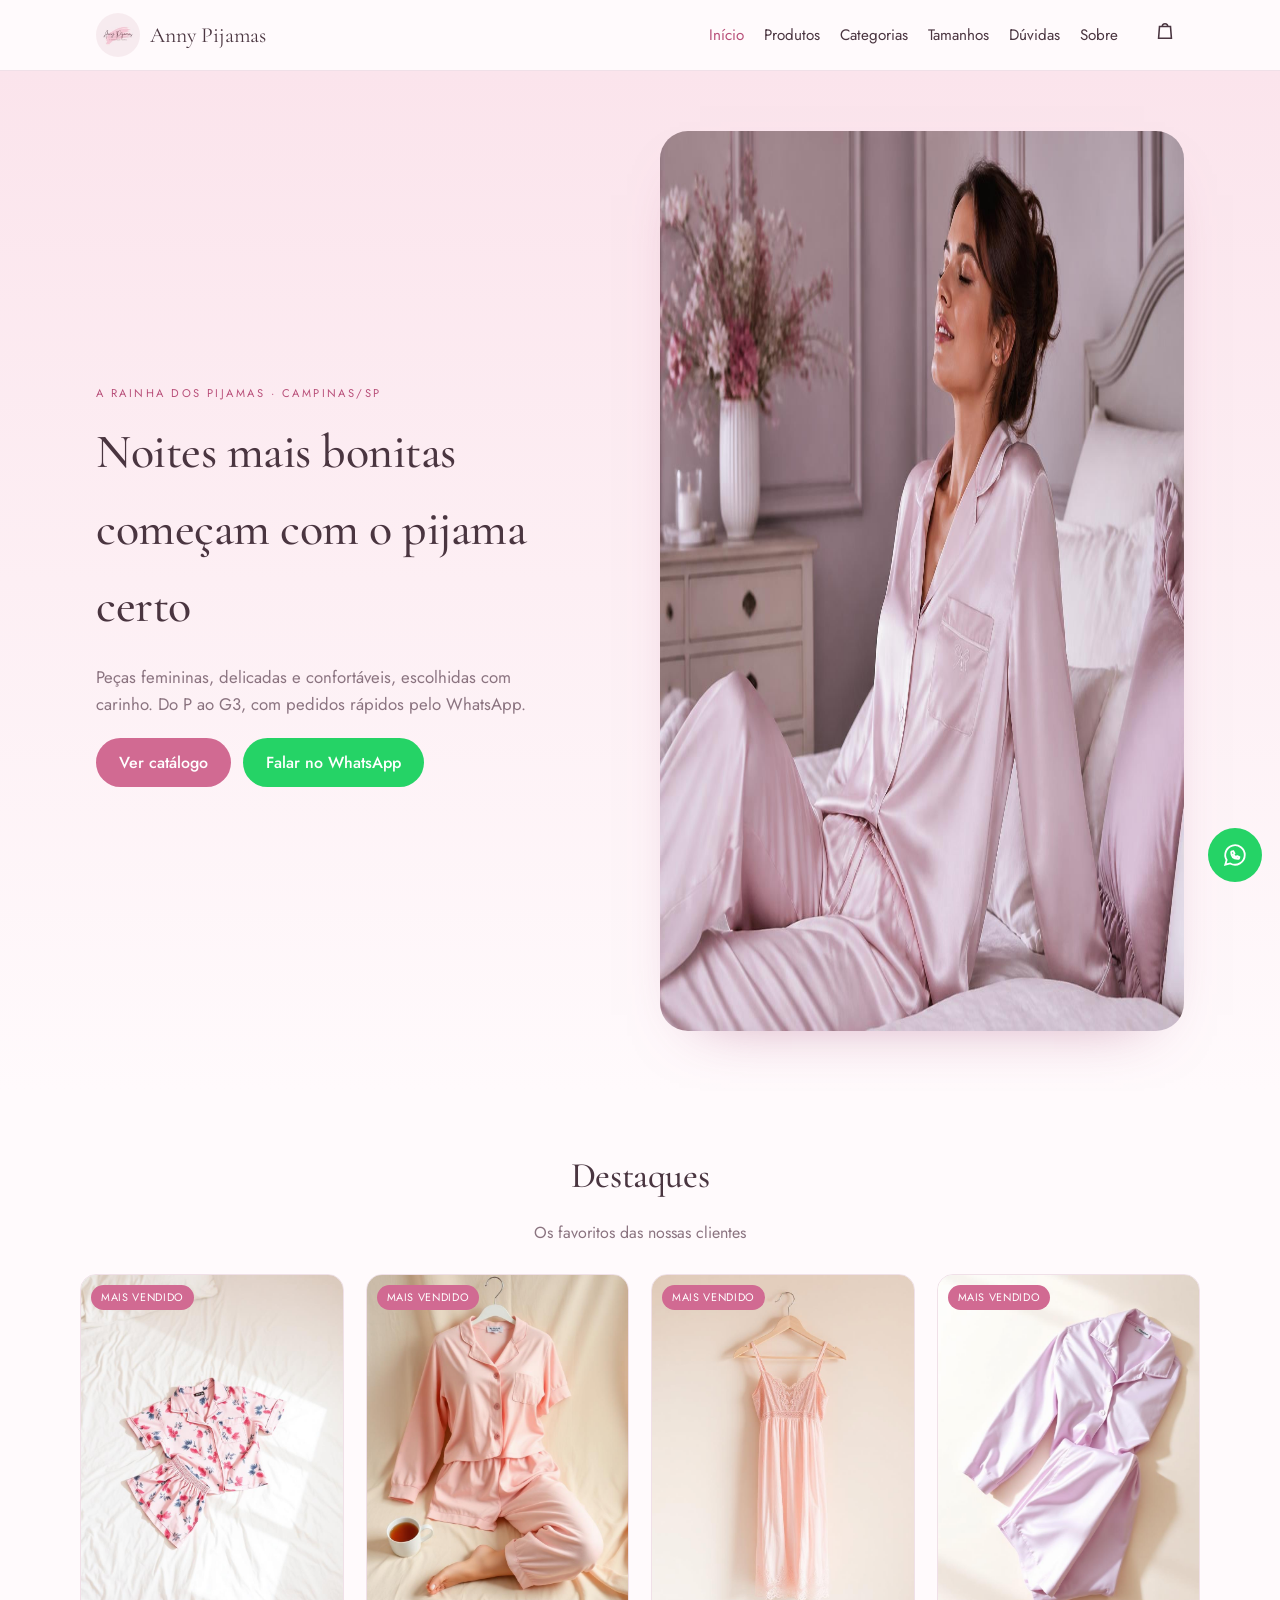
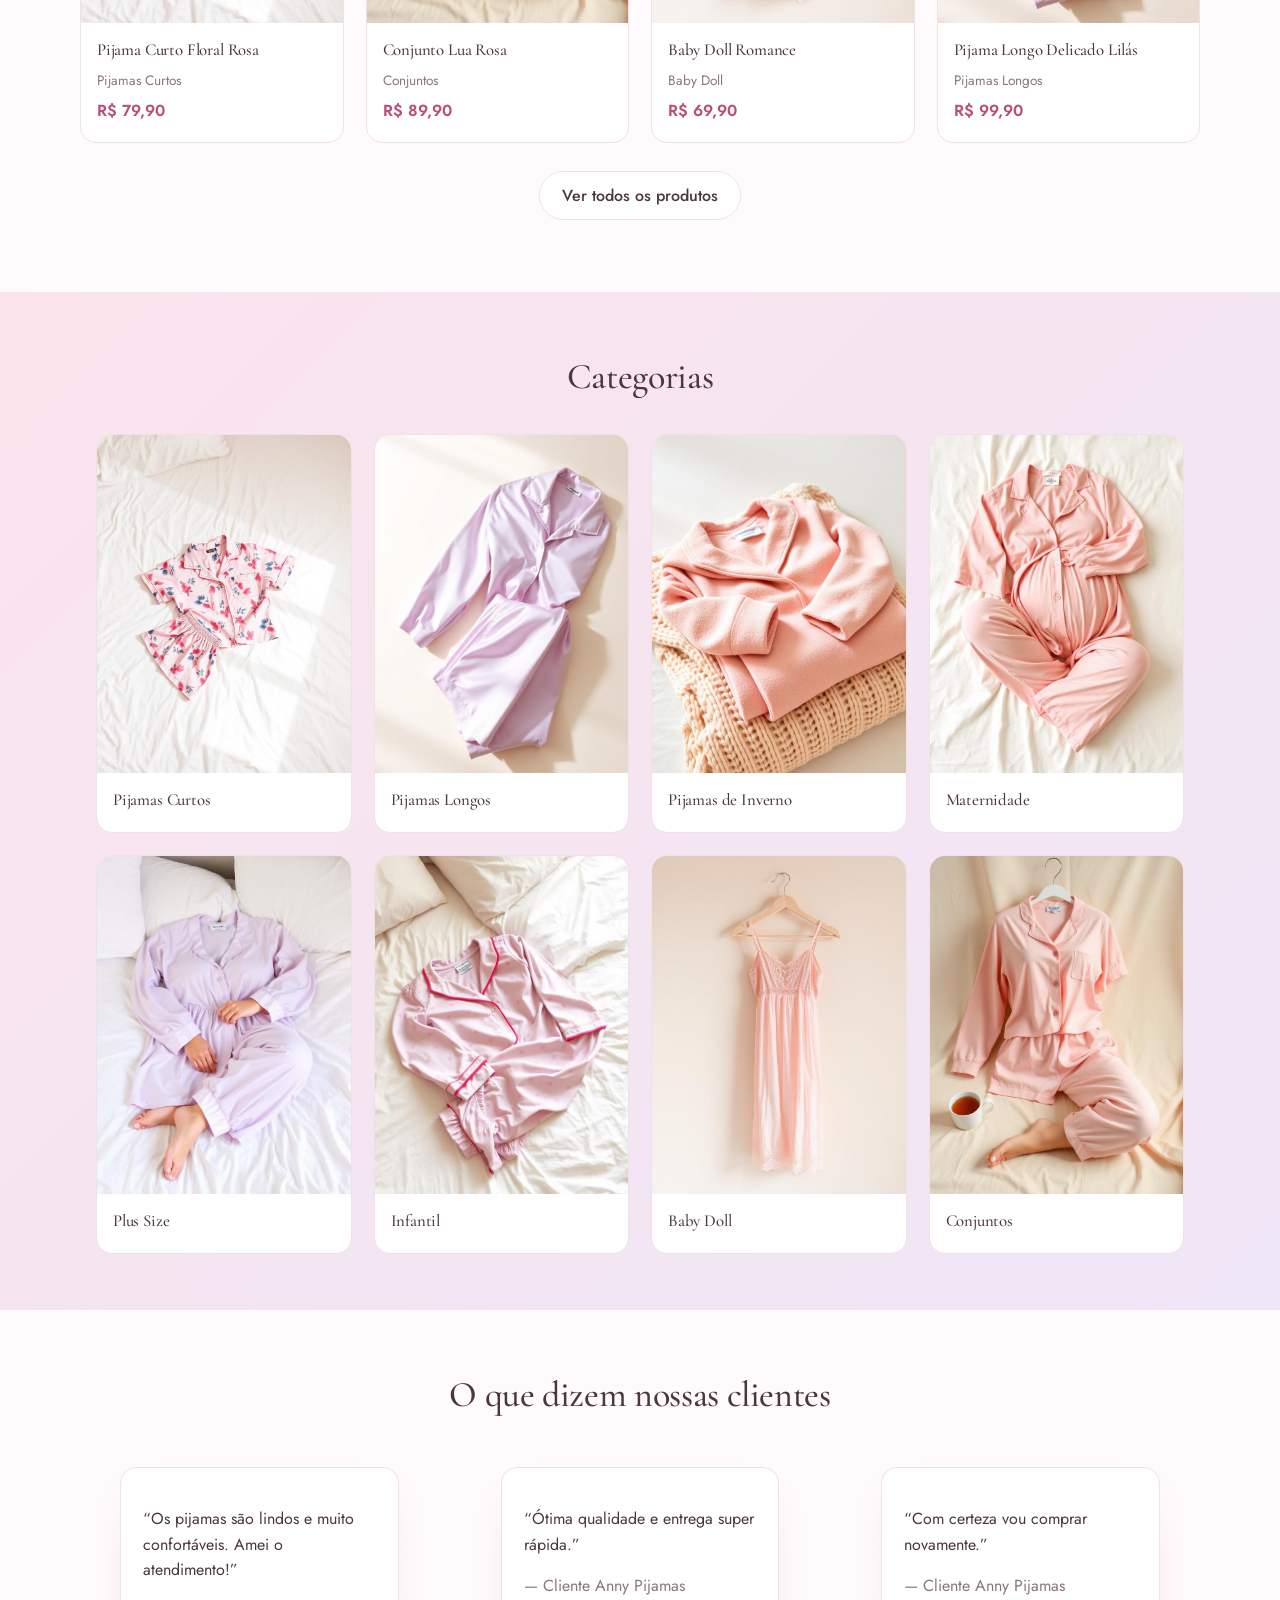
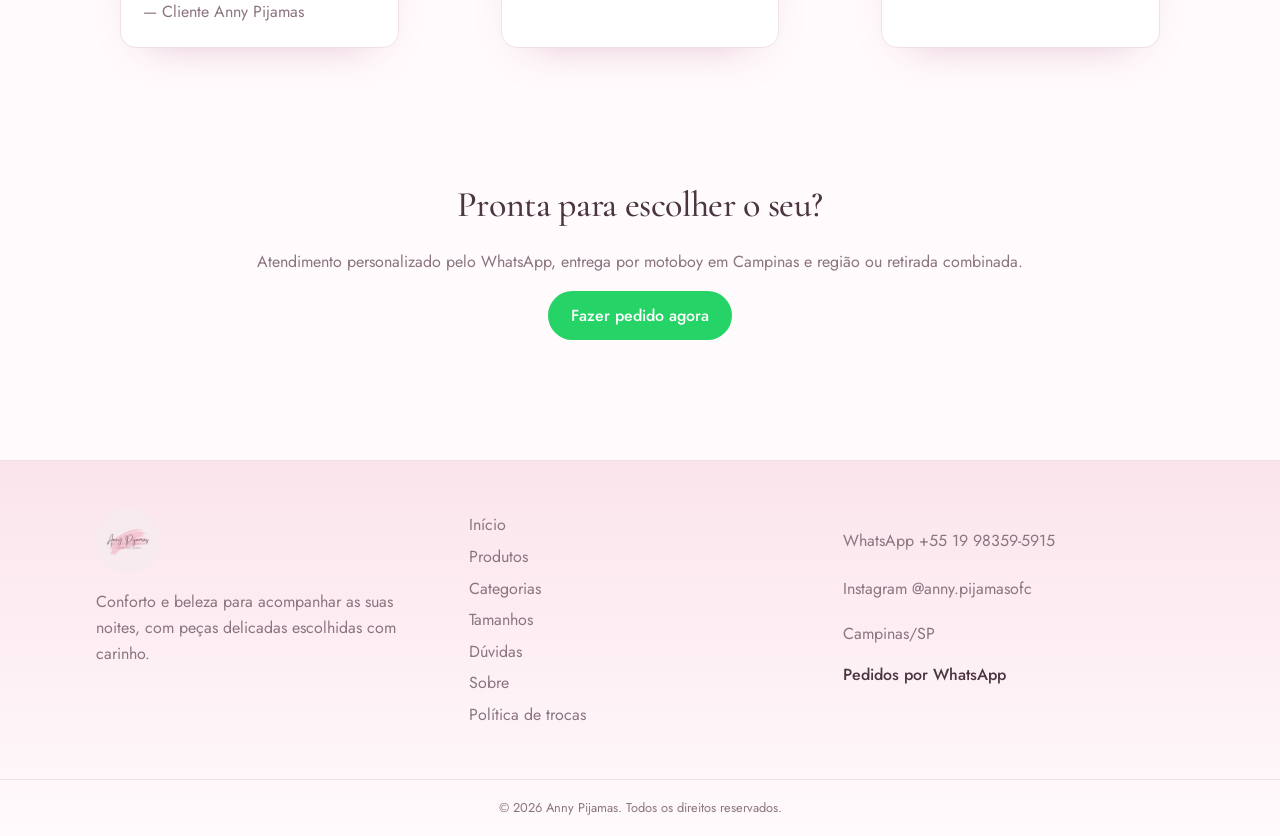
==== index.html @ 13e120aa "Add files via upload" ====
<!doctype html>
<html lang="pt-BR">
<head>
<meta charset="utf-8">
<meta name="viewport" content="width=device-width, initial-scale=1">
<title>Anny Pijamas | Pijamas Femininos e Conjuntos em Campinas</title>
<meta name="description" content="Pijamas femininos, conjuntos, baby dolls e opções infantis com pedidos pelo WhatsApp em Campinas e região. Qualidade, conforto e entrega por motoboy.">
<meta property="og:title" content="Anny Pijamas | Pijamas Femininos em Campinas">
<meta property="og:description" content="Pijamas femininos, conjuntos e baby dolls com pedidos pelo WhatsApp em Campinas.">
<meta property="og:type" content="website">
<meta property="og:image" content="assets/hero.jpg">
<meta name="twitter:card" content="summary_large_image">
<link rel="icon" href="assets/logo.jpg">
<link rel="preconnect" href="https://fonts.googleapis.com">
<link rel="preconnect" href="https://fonts.gstatic.com" crossorigin>
<link href="https://fonts.googleapis.com/css2?family=Cormorant+Garamond:wght@400;500;600&family=Jost:wght@300;400;500;600&display=swap" rel="stylesheet">
<link rel="stylesheet" href="styles.css">
</head>
<body>
<header id="site-header"></header>

<section class="hero veil">
  <div class="container hero-grid">
    <div>
      <p class="eyebrow">A rainha dos pijamas · Campinas/SP</p>
      <h1>Noites mais bonitas começam com o pijama certo</h1>
      <p class="lead">Peças femininas, delicadas e confortáveis, escolhidas com carinho. Do P ao G3, com pedidos rápidos pelo WhatsApp.</p>
      <div style="display:flex;gap:12px;flex-wrap:wrap;margin-top:20px">
        <a class="btn btn-primary" href="produtos.html">Ver catálogo</a>
        <a class="btn btn-whats" data-whats="Olá, Anny Pijamas! 💕 Gostaria de saber mais sobre os pijamas." href="#" target="_blank" rel="noopener">Falar no WhatsApp</a>
      </div>
    </div>
    <img src="assets/hero.jpg" alt="Modelo vestindo pijama feminino da Anny Pijamas" width="720" height="900">
  </div>
</section>

<section class="section container">
  <h2 class="center">Destaques</h2>
  <p class="center muted">Os favoritos das nossas clientes</p>
  <div class="grid grid-4" id="home-featured" style="margin-top:28px"></div>
  <p class="center" style="margin-top:28px"><a class="btn btn-outline" href="produtos.html">Ver todos os produtos</a></p>
</section>

<section class="section soft">
  <div class="container">
    <h2 class="center">Categorias</h2>
    <div class="grid grid-4" id="home-categories" style="margin-top:28px"></div>
  </div>
</section>

<section class="section container">
  <h2 class="center">O que dizem nossas clientes</h2>
  <div class="grid grid-3" id="home-reviews" style="margin-top:28px"></div>
</section>

<section class="section container center">
  <h2>Pronta para escolher o seu?</h2>
  <p class="muted">Atendimento personalizado pelo WhatsApp, entrega por motoboy em Campinas e região ou retirada combinada.</p>
  <a class="btn btn-whats" data-whats="Olá, Anny Pijamas! 💕 Quero fazer um pedido." href="#" target="_blank" rel="noopener">Fazer pedido agora</a>
</section>

<footer id="site-footer"></footer>
<script src="data.js"></script>
<script src="app.js"></script>
</body>
</html>
---- styles.css ----
/* Anny Pijamas — design system (rosa claro, lilás, branco) */
:root {
  --bg: #fffafc;
  --fg: #4a3540;
  --muted: #8b7480;
  --card: #ffffff;
  --border: #f0e0e8;
  --blush: #fbe4ec;
  --lilac: #efe6f7;
  --rose: #d16a92;
  --rose-deep: #b84f79;
  --cream: #fdfaf5;
  --radius: 16px;
  --shadow: 0 18px 45px -30px rgba(180, 90, 130, 0.55);
  --shadow-card: 0 24px 60px -40px rgba(160, 70, 115, 0.6);
  --font-display: "Cormorant Garamond", Georgia, serif;
  --font-sans: "Jost", system-ui, -apple-system, sans-serif;
}

* { box-sizing: border-box; }
body {
  margin: 0;
  background: var(--bg);
  color: var(--fg);
  font-family: var(--font-sans);
  -webkit-font-smoothing: antialiased;
  line-height: 1.6;
}
h1, h2, h3, h4 { font-family: var(--font-display); font-weight: 500; letter-spacing: -0.01em; margin: 0 0 .4em; }
h1 { font-size: clamp(2rem, 4vw, 3rem); }
h2 { font-size: clamp(1.6rem, 3vw, 2.25rem); }
a { color: inherit; text-decoration: none; }
img { max-width: 100%; display: block; }
.container { max-width: 1120px; margin: 0 auto; padding: 0 16px; }
.section { padding: 56px 0; }
.muted { color: var(--muted); }
.center { text-align: center; }

/* Botões */
.btn {
  display: inline-flex; align-items: center; justify-content: center; gap: 8px;
  padding: 11px 22px; border-radius: 999px; border: 1px solid transparent;
  font: inherit; font-weight: 500; cursor: pointer; transition: .25s ease;
}
.btn-primary { background: var(--rose); color: #fff; }
.btn-primary:hover { background: var(--rose-deep); }
.btn-outline { border-color: var(--border); background: #fff; color: var(--fg); }
.btn-outline:hover { border-color: var(--rose); color: var(--rose-deep); }
.btn-whats { background: #25d366; color: #fff; }
.btn-whats:hover { filter: brightness(.93); }
.btn:disabled { opacity: .5; cursor: not-allowed; }

/* Cabeçalho */
.header {
  position: sticky; top: 0; z-index: 50;
  background: rgba(255, 250, 252, .9); backdrop-filter: blur(10px);
  border-bottom: 1px solid var(--border);
}
.header-inner { display: flex; align-items: center; gap: 16px; padding: 12px 16px; max-width: 1120px; margin: 0 auto; }
.brand { display: flex; align-items: center; gap: 10px; font-family: var(--font-display); font-size: 1.35rem; }
.brand img { width: 44px; height: 44px; border-radius: 50%; object-fit: cover; }
.nav { display: flex; gap: 20px; margin-left: auto; font-size: .95rem; }
.nav a:hover, .nav a.active { color: var(--rose-deep); }
.header-actions { display: flex; align-items: center; gap: 12px; margin-left: 12px; }
.cart-link { position: relative; padding: 8px; }
.cart-badge {
  position: absolute; top: 0; right: 0; background: var(--rose); color: #fff;
  border-radius: 999px; font-size: .68rem; min-width: 18px; height: 18px;
  display: grid; place-items: center; padding: 0 5px;
}
.menu-toggle { display: none; background: none; border: 0; font-size: 1.5rem; cursor: pointer; color: var(--fg); }
@media (max-width: 860px) {
  .nav { display: none; position: absolute; top: 100%; left: 0; right: 0; flex-direction: column;
         background: var(--bg); border-bottom: 1px solid var(--border); padding: 16px; gap: 14px; }
  .nav.open { display: flex; }
  .menu-toggle { display: block; margin-left: auto; }
  .header-actions { margin-left: 0; }
}

/* Hero */
.hero { position: relative; overflow: hidden; }
.hero-grid { display: grid; grid-template-columns: 1fr 1fr; gap: 40px; align-items: center; padding-block: 60px; }
.hero img { border-radius: 28px; box-shadow: var(--shadow-card); }
.hero p.lead { font-size: 1.05rem; color: var(--muted); max-width: 46ch; }
.eyebrow { text-transform: uppercase; letter-spacing: .22em; font-size: .7rem; color: var(--rose-deep); }
@media (max-width: 800px) { .hero-grid { grid-template-columns: 1fr; padding-block: 32px; } }

.veil { background: linear-gradient(180deg, var(--blush), transparent); }
.soft { background: linear-gradient(135deg, var(--blush), var(--lilac)); }

/* Grids */
.grid { display: grid; gap: 22px; }
.grid-4 { grid-template-columns: repeat(4, 1fr); }
.grid-3 { grid-template-columns: repeat(3, 1fr); }
.grid-2 { grid-template-columns: repeat(2, 1fr); }
@media (max-width: 980px) { .grid-4 { grid-template-columns: repeat(3, 1fr); } }
@media (max-width: 760px) { .grid-4, .grid-3 { grid-template-columns: repeat(2, 1fr); } .grid-2 { grid-template-columns: 1fr; } }
@media (max-width: 460px) { .grid-4, .grid-3 { grid-template-columns: 1fr; } }

/* Card de produto */
.card {
  background: var(--card); border: 1px solid var(--border); border-radius: var(--radius);
  overflow: hidden; transition: transform .35s ease, box-shadow .35s ease; display: flex; flex-direction: column;
}
.card:hover { transform: translateY(-4px); box-shadow: var(--shadow-card); }
.card .thumb { aspect-ratio: 3/4; overflow: hidden; position: relative; }
.card .thumb img { width: 100%; height: 100%; object-fit: cover; transition: transform .6s ease; }
.card:hover .thumb img { transform: scale(1.05); }
.card-body { padding: 14px 16px 18px; display: flex; flex-direction: column; gap: 6px; flex: 1; }
.card h3 { font-size: 1.05rem; margin: 0; }
.price { color: var(--rose-deep); font-weight: 600; }
.tag {
  position: absolute; top: 10px; left: 10px; background: var(--rose); color: #fff;
  font-size: .68rem; letter-spacing: .06em; text-transform: uppercase; padding: 4px 10px; border-radius: 999px;
}
.tag.off { background: #9a8b93; }

/* Filtros */
.filters { display: flex; flex-wrap: wrap; gap: 10px; align-items: center; margin-bottom: 24px; }
select, input[type="text"], input[type="search"], input[type="number"], textarea {
  font: inherit; padding: 9px 12px; border-radius: 10px; border: 1px solid var(--border);
  background: #fff; color: var(--fg);
}
textarea { width: 100%; min-height: 80px; }
label { font-size: .9rem; }

/* Chips de tamanho */
.sizes { display: flex; flex-wrap: wrap; gap: 8px; }
.size-chip {
  min-width: 46px; padding: 9px 14px; border-radius: 999px; border: 1px solid var(--border);
  background: #fff; cursor: pointer; font: inherit; transition: .2s;
}
.size-chip:hover { border-color: var(--rose); }
.size-chip.selected { background: var(--rose); border-color: var(--rose); color: #fff; }

/* Tabelas */
table { width: 100%; border-collapse: collapse; background: #fff; border-radius: var(--radius); overflow: hidden; }
th, td { padding: 12px 14px; text-align: left; border-bottom: 1px solid var(--border); font-size: .95rem; }
th { background: var(--blush); font-weight: 600; }

/* FAQ */
details { background: #fff; border: 1px solid var(--border); border-radius: 12px; padding: 14px 18px; margin-bottom: 10px; }
summary { cursor: pointer; font-weight: 500; }
details p { color: var(--muted); margin: 10px 0 0; }

/* Carrinho */
.cart-row { display: grid; grid-template-columns: 88px 1fr auto; gap: 16px; align-items: center;
  padding: 14px 0; border-bottom: 1px solid var(--border); }
.cart-row img { width: 88px; height: 110px; object-fit: cover; border-radius: 12px; }
.qty { display: inline-flex; align-items: center; border: 1px solid var(--border); border-radius: 999px; overflow: hidden; }
.qty button { border: 0; background: #fff; padding: 6px 12px; cursor: pointer; font: inherit; }
.qty span { padding: 0 8px; min-width: 26px; text-align: center; }
.panel { background: #fff; border: 1px solid var(--border); border-radius: var(--radius); padding: 22px; box-shadow: var(--shadow); }
.field { margin-bottom: 14px; display: flex; flex-direction: column; gap: 6px; }

/* Rodapé */
.footer { margin-top: 64px; border-top: 1px solid var(--border); background: linear-gradient(180deg, var(--blush), transparent); }
.footer-grid { display: grid; grid-template-columns: repeat(3, 1fr); gap: 32px; padding: 48px 16px; max-width: 1120px; margin: 0 auto; }
.footer-grid a { color: var(--muted); display: block; padding: 3px 0; }
.footer-grid a:hover { color: var(--rose-deep); }
.footer-bottom { border-top: 1px solid var(--border); text-align: center; padding: 18px; font-size: .8rem; color: var(--muted); }
@media (max-width: 760px) { .footer-grid { grid-template-columns: 1fr; } }

/* Toast */
.toast {
  position: fixed; top: 20px; left: 50%; transform: translateX(-50%);
  background: var(--fg); color: #fff; padding: 12px 20px; border-radius: 999px;
  z-index: 100; box-shadow: var(--shadow-card); font-size: .9rem;
}

/* WhatsApp flutuante */
.fab { position: fixed; right: 18px; bottom: 18px; z-index: 60; width: 54px; height: 54px; border-radius: 50%;
  background: #25d366; color: #fff; display: grid; place-items: center; box-shadow: var(--shadow-card); }

.breadcrumb { font-size: .85rem; color: var(--muted); margin: 18px 0; }
.gallery-main { border-radius: 20px; overflow: hidden; box-shadow: var(--shadow-card); aspect-ratio: 3/4; }
.gallery-main img { width: 100%; height: 100%; object-fit: cover; }
.thumbs { display: flex; gap: 10px; margin-top: 10px; }
.thumbs img { width: 74px; height: 92px; object-fit: cover; border-radius: 10px; cursor: pointer; border: 2px solid transparent; }
.thumbs img.active { border-color: var(--rose); }

/* Utilitários finais */
[hidden] { display: none !important; }
.icon { width: 22px; height: 22px; stroke: currentColor; fill: none; stroke-width: 1.7; }
.fab .icon { width: 26px; height: 26px; }
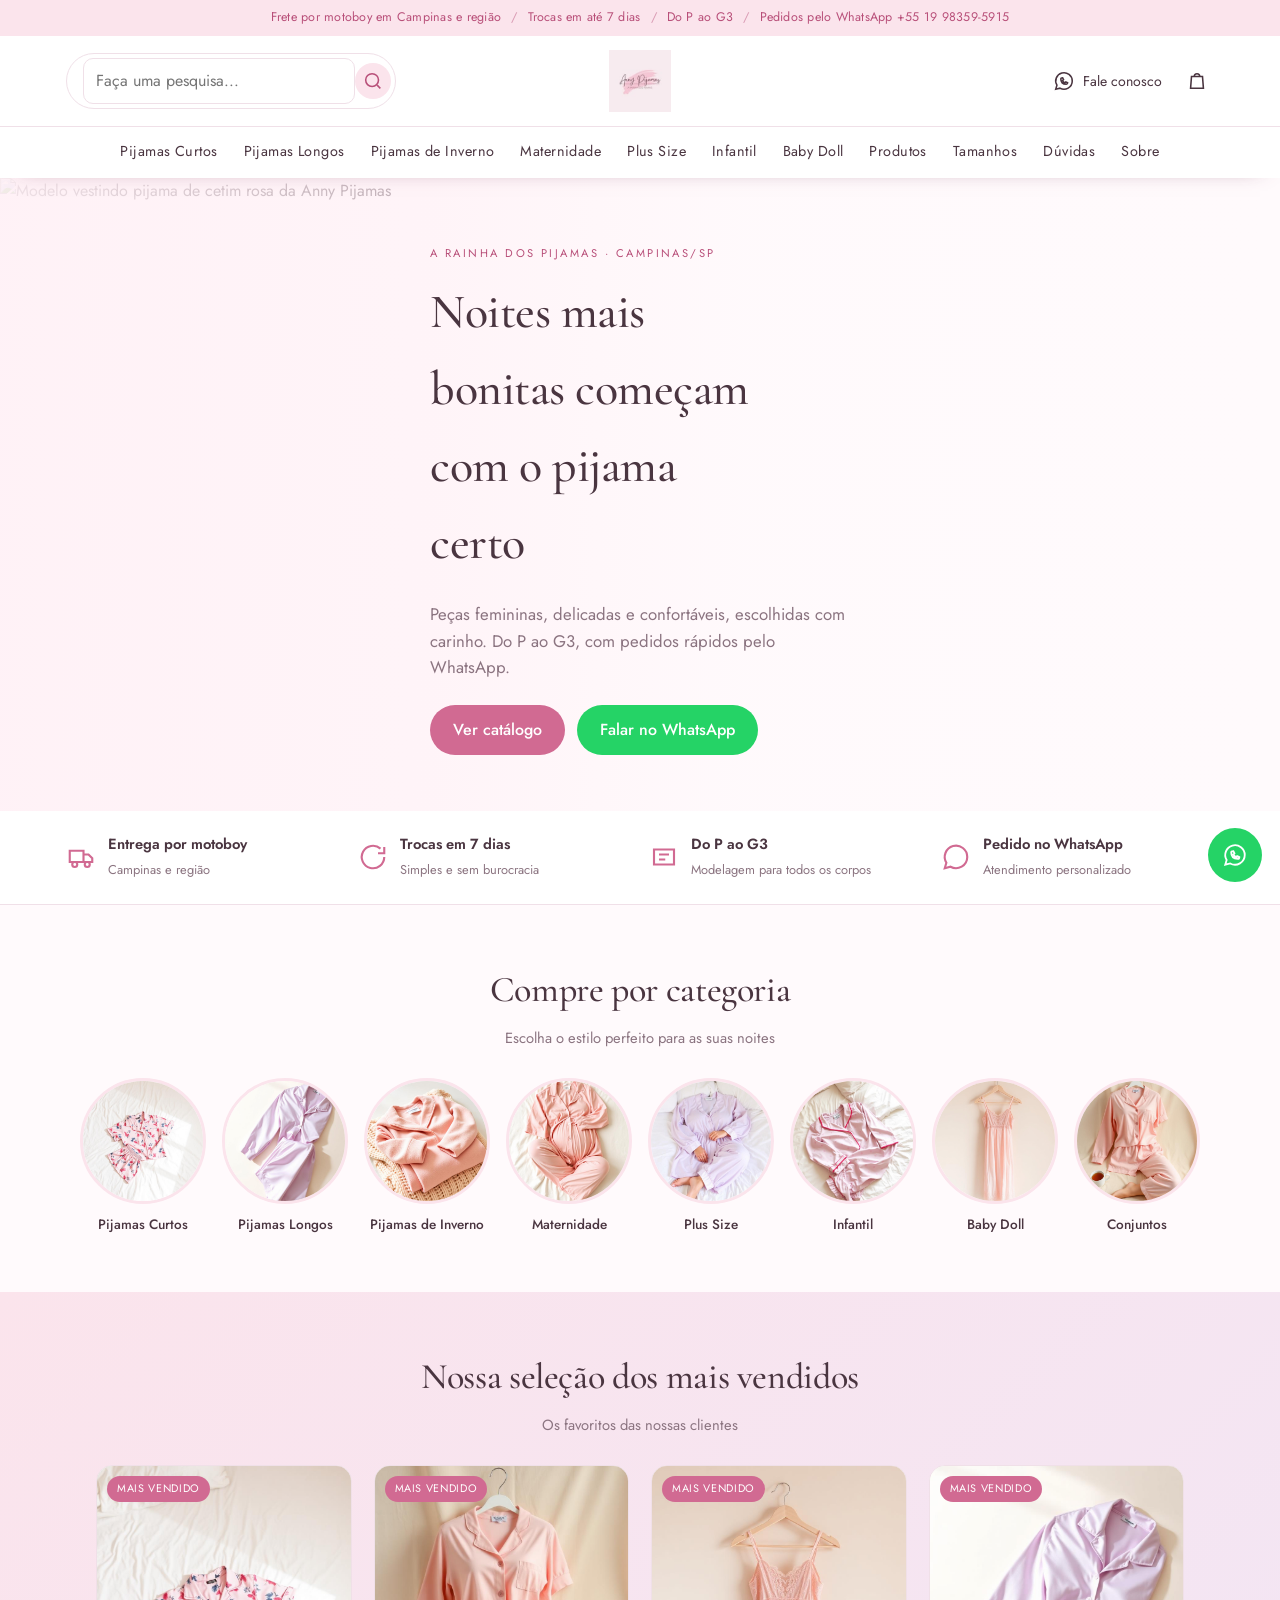
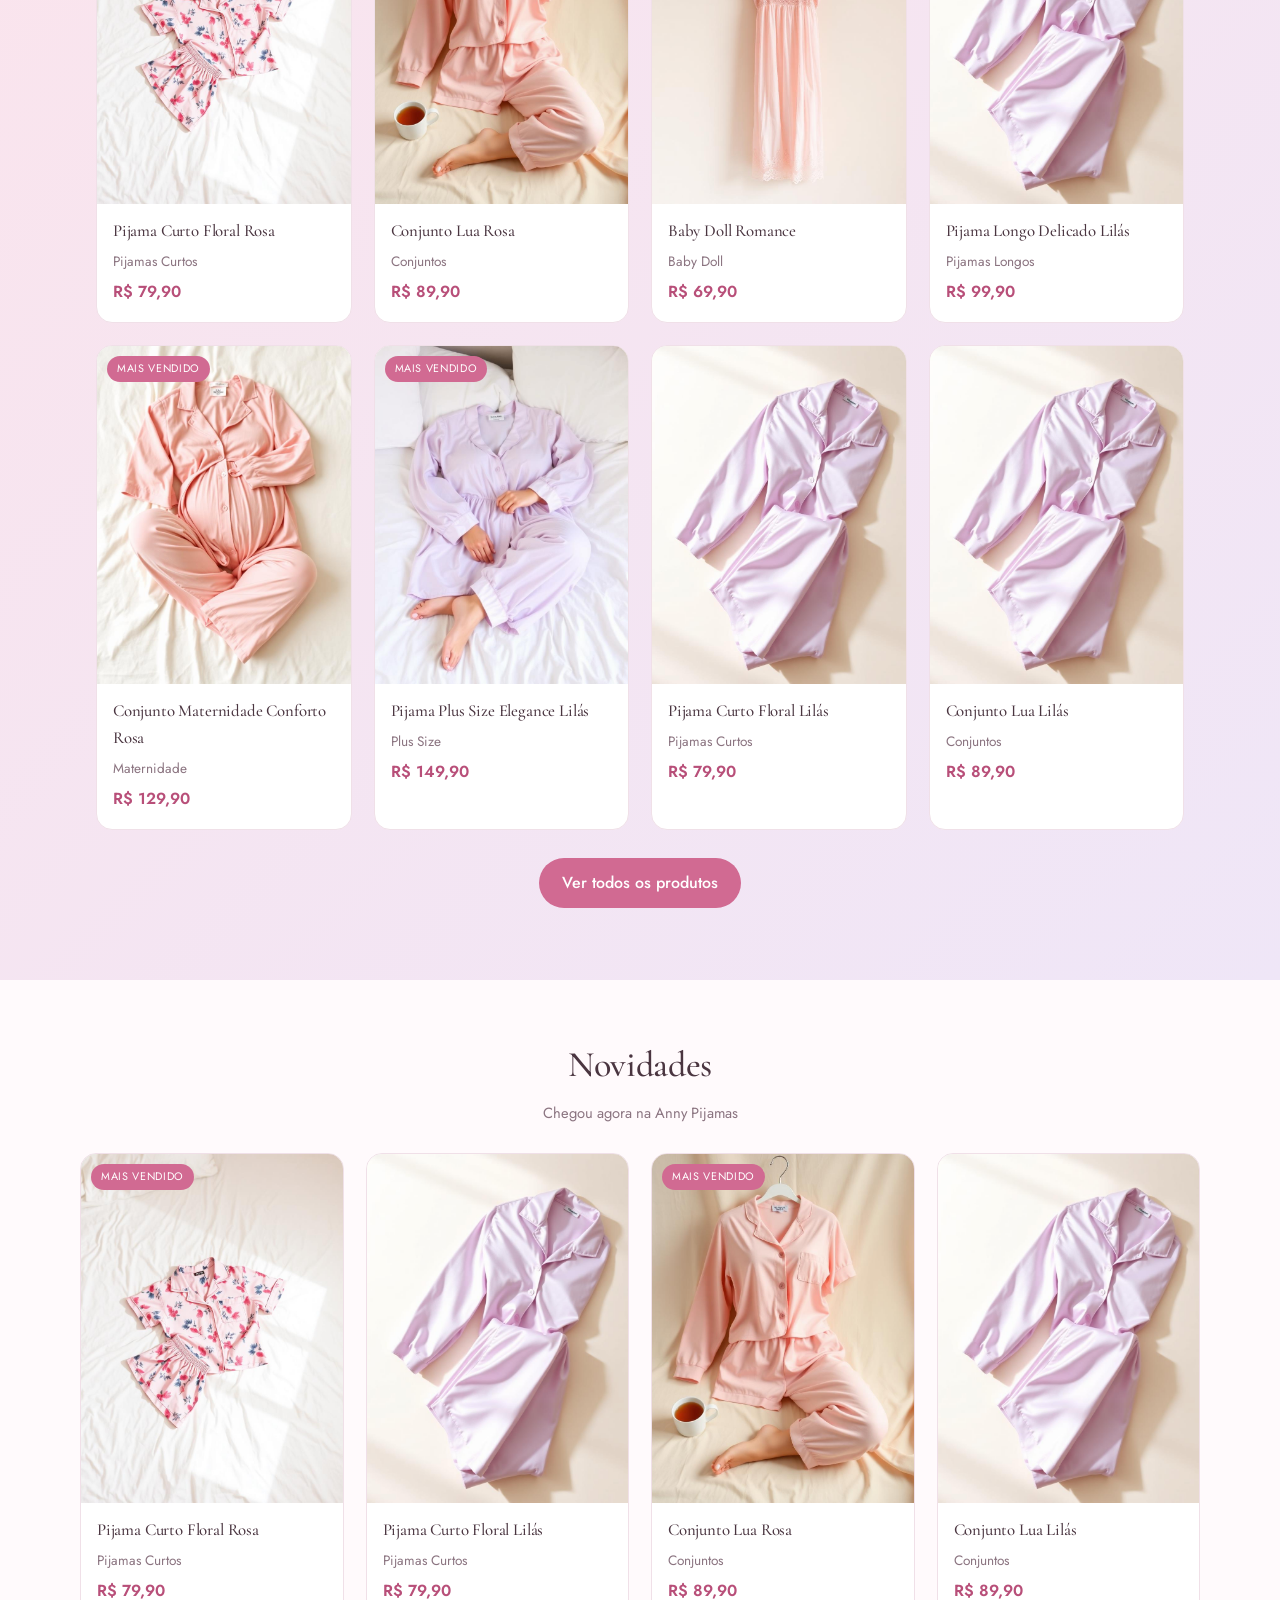
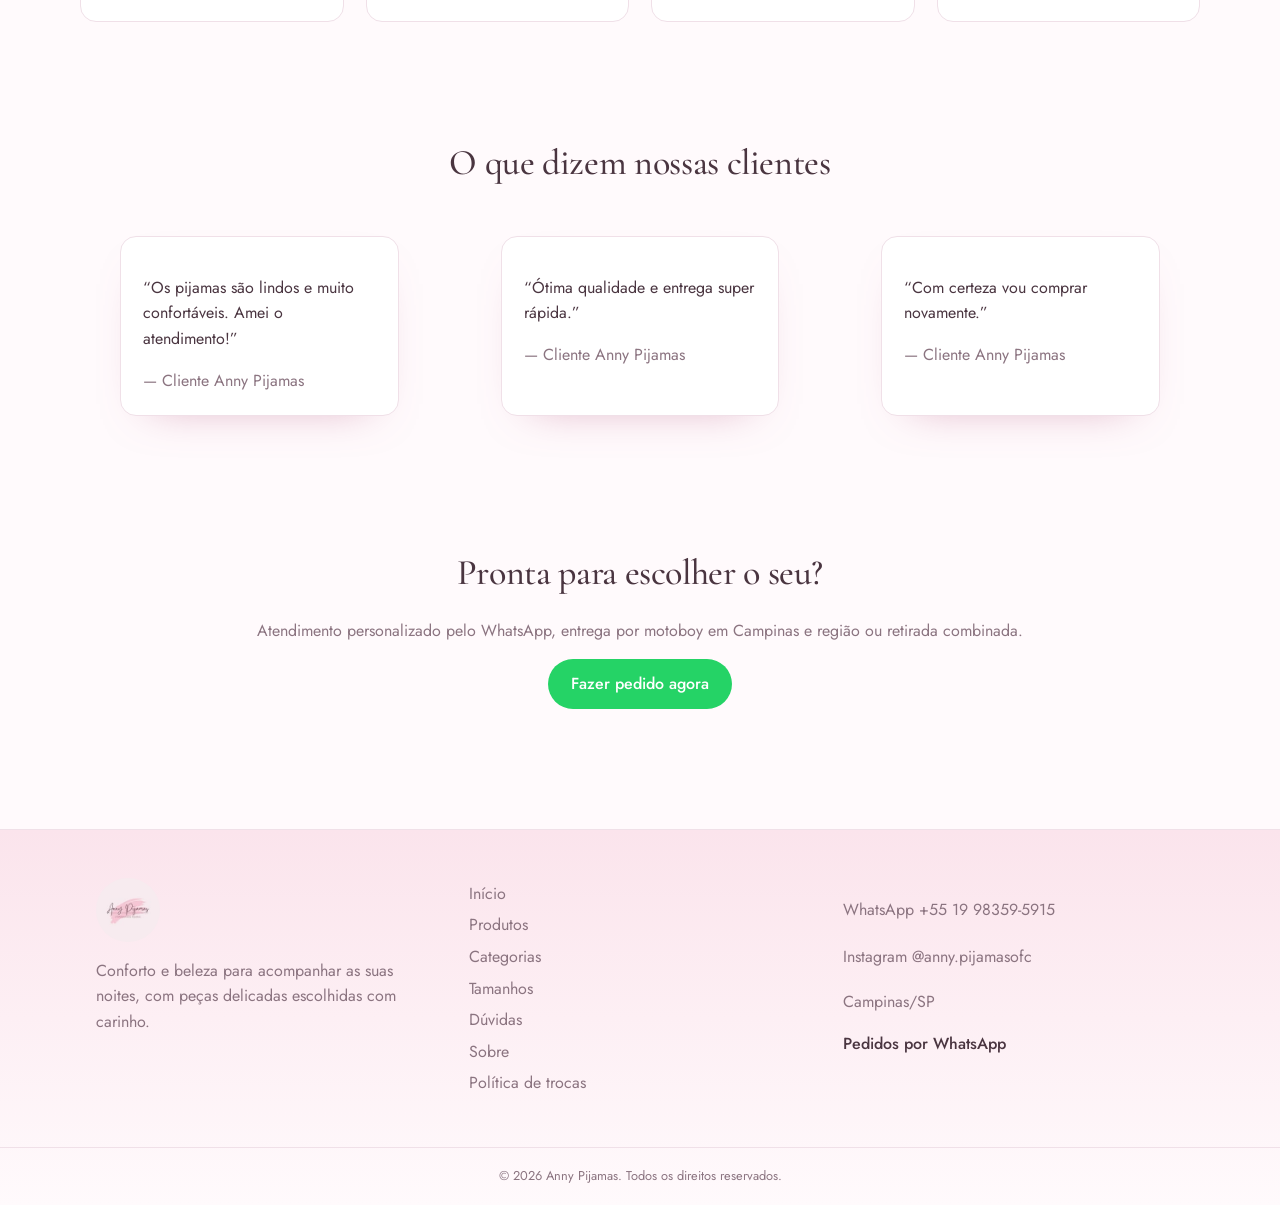
==== commit dc8ebc5a: "Add files via upload" ====
--- a/index.html
+++ b/index.html
@@ -19,38 +19,51 @@
 <body>
 <header id="site-header"></header>
 
-<section class="hero veil">
-  <div class="container hero-grid">
-    <div>
-      <p class="eyebrow">A rainha dos pijamas · Campinas/SP</p>
-      <h1>Noites mais bonitas começam com o pijama certo</h1>
-      <p class="lead">Peças femininas, delicadas e confortáveis, escolhidas com carinho. Do P ao G3, com pedidos rápidos pelo WhatsApp.</p>
-      <div style="display:flex;gap:12px;flex-wrap:wrap;margin-top:20px">
-        <a class="btn btn-primary" href="produtos.html">Ver catálogo</a>
-        <a class="btn btn-whats" data-whats="Olá, Anny Pijamas! 💕 Gostaria de saber mais sobre os pijamas." href="#" target="_blank" rel="noopener">Falar no WhatsApp</a>
-      </div>
+<section class="hero-full">
+  <img class="hero-bg" src="assets/hero-wide.jpg" alt="Modelo vestindo pijama de cetim rosa da Anny Pijamas" width="1920" height="1008">
+  <div class="hero-overlay"></div>
+  <div class="container hero-content">
+    <p class="eyebrow">A rainha dos pijamas · Campinas/SP</p>
+    <h1>Noites mais bonitas começam com o pijama certo</h1>
+    <p class="lead">Peças femininas, delicadas e confortáveis, escolhidas com carinho. Do P ao G3, com pedidos rápidos pelo WhatsApp.</p>
+    <div style="display:flex;gap:12px;flex-wrap:wrap;margin-top:24px">
+      <a class="btn btn-primary" href="produtos.html">Ver catálogo</a>
+      <a class="btn btn-whats" data-whats="Olá, Anny Pijamas! 💕 Gostaria de saber mais sobre os pijamas." href="#" target="_blank" rel="noopener">Falar no WhatsApp</a>
     </div>
-    <img src="assets/hero.jpg" alt="Modelo vestindo pijama feminino da Anny Pijamas" width="720" height="900">
+  </div>
+</section>
+
+
+<section class="benefits">
+  <div class="benefits-inner">
+    <div class="benefit"><svg class="icon" viewBox="0 0 24 24" fill="none" stroke="currentColor" stroke-width="1.6"><path d="M3 7h11v9H3zM14 10h4l3 3v3h-7z"/><circle cx="7" cy="18" r="2"/><circle cx="17" cy="18" r="2"/></svg><div><strong>Entrega por motoboy</strong><span>Campinas e região</span></div></div>
+    <div class="benefit"><svg class="icon" viewBox="0 0 24 24" fill="none" stroke="currentColor" stroke-width="1.6"><path d="M21 12a9 9 0 1 1-3-6.7"/><path d="M21 4v5h-5"/></svg><div><strong>Trocas em 7 dias</strong><span>Simples e sem burocracia</span></div></div>
+    <div class="benefit"><svg class="icon" viewBox="0 0 24 24" fill="none" stroke="currentColor" stroke-width="1.6"><path d="M4 6h16v12H4z"/><path d="M8 10h8M8 14h5"/></svg><div><strong>Do P ao G3</strong><span>Modelagem para todos os corpos</span></div></div>
+    <div class="benefit"><svg class="icon" viewBox="0 0 24 24" fill="none" stroke="currentColor" stroke-width="1.6"><path d="M21 12a9 9 0 0 1-13.4 7.8L3 21l1.3-4.4A9 9 0 1 1 21 12Z"/></svg><div><strong>Pedido no WhatsApp</strong><span>Atendimento personalizado</span></div></div>
   </div>
 </section>
 
 <section class="section container">
-  <h2 class="center">Destaques</h2>
-  <p class="center muted">Os favoritos das nossas clientes</p>
-  <div class="grid grid-4" id="home-featured" style="margin-top:28px"></div>
-  <p class="center" style="margin-top:28px"><a class="btn btn-outline" href="produtos.html">Ver todos os produtos</a></p>
+  <div class="section-title"><h2>Compre por categoria</h2><span>Escolha o estilo perfeito para as suas noites</span></div>
+  <div class="cat-strip" id="home-categories"></div>
 </section>
 
 <section class="section soft">
   <div class="container">
-    <h2 class="center">Categorias</h2>
-    <div class="grid grid-4" id="home-categories" style="margin-top:28px"></div>
+    <div class="section-title"><h2>Nossa seleção dos mais vendidos</h2><span>Os favoritos das nossas clientes</span></div>
+    <div class="grid grid-4" id="home-featured"></div>
+    <p class="center" style="margin-top:28px"><a class="btn btn-primary" href="produtos.html">Ver todos os produtos</a></p>
   </div>
 </section>
 
 <section class="section container">
-  <h2 class="center">O que dizem nossas clientes</h2>
-  <div class="grid grid-3" id="home-reviews" style="margin-top:28px"></div>
+  <div class="section-title"><h2>Novidades</h2><span>Chegou agora na Anny Pijamas</span></div>
+  <div class="grid grid-4" id="home-new"></div>
+</section>
+
+<section class="section container">
+  <div class="section-title"><h2>O que dizem nossas clientes</h2></div>
+  <div class="grid grid-3" id="home-reviews"></div>
 </section>
 
 <section class="section container center">
--- a/styles.css
+++ b/styles.css
@@ -50,40 +50,89 @@
 .btn-whats:hover { filter: brightness(.93); }
 .btn:disabled { opacity: .5; cursor: not-allowed; }
 
-/* Cabeçalho */
-.header {
-  position: sticky; top: 0; z-index: 50;
-  background: rgba(255, 250, 252, .9); backdrop-filter: blur(10px);
-  border-bottom: 1px solid var(--border);
-}
-.header-inner { display: flex; align-items: center; gap: 16px; padding: 12px 16px; max-width: 1120px; margin: 0 auto; }
-.brand { display: flex; align-items: center; gap: 10px; font-family: var(--font-display); font-size: 1.35rem; }
-.brand img { width: 44px; height: 44px; border-radius: 50%; object-fit: cover; }
-.nav { display: flex; gap: 20px; margin-left: auto; font-size: .95rem; }
-.nav a:hover, .nav a.active { color: var(--rose-deep); }
-.header-actions { display: flex; align-items: center; gap: 12px; margin-left: 12px; }
-.cart-link { position: relative; padding: 8px; }
-.cart-badge {
-  position: absolute; top: 0; right: 0; background: var(--rose); color: #fff;
-  border-radius: 999px; font-size: .68rem; min-width: 18px; height: 18px;
-  display: grid; place-items: center; padding: 0 5px;
-}
+/* Cabeçalho estilo e-commerce */
+.header { position: sticky; top: 0; z-index: 50; background: #fff; box-shadow: 0 6px 22px -20px rgba(120,60,90,.9); }
+.topbar { background: var(--blush); color: var(--rose-deep); font-size: .78rem; }
+.topbar-inner { max-width: 1180px; margin: 0 auto; padding: 8px 16px; display: flex; flex-wrap: wrap;
+  justify-content: center; align-items: center; gap: 10px; letter-spacing: .02em; }
+.topbar i { opacity: .5; font-style: normal; }
+.header-main { max-width: 1180px; margin: 0 auto; padding: 14px 16px;
+  display: grid; grid-template-columns: 1fr auto 1fr; align-items: center; gap: 16px; }
+.hsearch { display: flex; align-items: center; border: 1px solid var(--border); border-radius: 999px;
+  background: #fff; padding: 4px 4px 4px 16px; max-width: 330px; width: 100%; }
+.hsearch input { border: 0; padding: 8px 0; flex: 1; background: transparent; font-size: .9rem; }
+.hsearch input:focus { outline: none; }
+.hsearch button { border: 0; background: var(--blush); color: var(--rose-deep); width: 36px; height: 36px;
+  border-radius: 50%; display: grid; place-items: center; cursor: pointer; }
+.hsearch button:hover { background: var(--rose); color: #fff; }
+.brand { justify-self: center; display: block; }
+.brand img { width: auto; height: 62px; object-fit: contain; border-radius: 0; }
+.header-actions { justify-self: end; display: flex; align-items: center; gap: 18px; }
+.header-whats { display: inline-flex; align-items: center; gap: 8px; font-size: .88rem; color: var(--fg); }
+.header-whats:hover { color: var(--rose-deep); }
+.cart-link { position: relative; padding: 6px; display: inline-flex; }
+.cart-badge { position: absolute; top: -2px; right: -4px; background: var(--rose); color: #fff;
+  border-radius: 999px; font-size: .66rem; min-width: 18px; height: 18px; display: grid; place-items: center; padding: 0 5px; }
+.mainnav { border-top: 1px solid var(--border); }
+.mainnav-inner { max-width: 1180px; margin: 0 auto; padding: 0 16px; display: flex; flex-wrap: wrap;
+  justify-content: center; gap: 26px; }
+.mainnav a { display: inline-block; padding: 13px 0; font-size: .9rem; letter-spacing: .03em;
+  border-bottom: 2px solid transparent; }
+.mainnav a:hover, .mainnav a.active { color: var(--rose-deep); border-bottom-color: var(--rose); }
 .menu-toggle { display: none; background: none; border: 0; font-size: 1.5rem; cursor: pointer; color: var(--fg); }
-@media (max-width: 860px) {
-  .nav { display: none; position: absolute; top: 100%; left: 0; right: 0; flex-direction: column;
-         background: var(--bg); border-bottom: 1px solid var(--border); padding: 16px; gap: 14px; }
-  .nav.open { display: flex; }
-  .menu-toggle { display: block; margin-left: auto; }
-  .header-actions { margin-left: 0; }
-}
-
-/* Hero */
-.hero { position: relative; overflow: hidden; }
-.hero-grid { display: grid; grid-template-columns: 1fr 1fr; gap: 40px; align-items: center; padding-block: 60px; }
-.hero img { border-radius: 28px; box-shadow: var(--shadow-card); }
-.hero p.lead { font-size: 1.05rem; color: var(--muted); max-width: 46ch; }
+@media (max-width: 900px) {
+  .header-main { grid-template-columns: auto 1fr auto; gap: 10px; }
+  .menu-toggle { display: block; }
+  .hsearch { display: none; }
+  .brand img { height: 48px; }
+  .header-whats span { display: none; }
+  .mainnav-inner { display: none; flex-direction: column; align-items: flex-start; gap: 0; padding: 8px 16px 14px; }
+  .mainnav.open .mainnav-inner { display: flex; }
+  .mainnav a { width: 100%; padding: 11px 0; border-bottom: 1px solid var(--border); }
+}
+
+/* Barra de vantagens */
+.benefits { background: #fff; border-bottom: 1px solid var(--border); }
+.benefits-inner { max-width: 1180px; margin: 0 auto; padding: 22px 16px; display: grid;
+  grid-template-columns: repeat(4, 1fr); gap: 18px; }
+.benefit { display: flex; gap: 12px; align-items: center; }
+.benefit .icon { width: 30px; height: 30px; color: var(--rose); flex: none; }
+.benefit strong { display: block; font-size: .92rem; font-weight: 600; }
+.benefit span { font-size: .8rem; color: var(--muted); }
+@media (max-width: 860px) { .benefits-inner { grid-template-columns: repeat(2, 1fr); } }
+
+/* Vitrine de categorias (círculos) */
+.cat-strip { display: grid; grid-template-columns: repeat(8, 1fr); gap: 16px; }
+.cat-tile { text-align: center; display: block; }
+.cat-thumb { display: block; aspect-ratio: 1; border-radius: 50%; overflow: hidden;
+  border: 3px solid var(--blush); transition: .3s; }
+.cat-thumb img { width: 100%; height: 100%; object-fit: cover; }
+.cat-tile:hover .cat-thumb { border-color: var(--rose); transform: translateY(-4px); }
+.cat-tile strong { display: block; margin-top: 10px; font-size: .85rem; font-weight: 500; }
+@media (max-width: 980px) { .cat-strip { grid-template-columns: repeat(4, 1fr); } }
+@media (max-width: 520px) { .cat-strip { grid-template-columns: repeat(3, 1fr); gap: 12px; } }
+
+/* Títulos de seção */
+.section-title { text-align: center; margin-bottom: 28px; }
+.section-title h2 { margin-bottom: 6px; }
+.section-title span { color: var(--muted); font-size: .92rem; }
+
+/* Hero full-bleed */
+.hero-full { position: relative; width: 100%; min-height: 66vh; display: flex; align-items: center; overflow: hidden; }
+.hero-bg { position: absolute; inset: 0; width: 100%; height: 100%; object-fit: cover; object-position: 70% center; }
+.hero-overlay { position: absolute; inset: 0; background: linear-gradient(90deg, rgba(255,241,246,.92) 0%, rgba(255,241,246,.65) 34%, rgba(255,241,246,.05) 58%, rgba(255,241,246,0) 100%); }
+.hero-content { position: relative; z-index: 2; padding-block: 56px; max-width: 1180px; }
+.hero-content h1 { max-width: 15ch; }
+.hero-content p.lead { font-size: 1.05rem; color: var(--muted); max-width: 42ch; }
 .eyebrow { text-transform: uppercase; letter-spacing: .22em; font-size: .7rem; color: var(--rose-deep); }
-@media (max-width: 800px) { .hero-grid { grid-template-columns: 1fr; padding-block: 32px; } }
+@media (max-width: 800px) {
+  .hero-full { min-height: 62vh; align-items: flex-end; }
+  .hero-bg { object-position: 88% top; }
+  .hero-overlay { background: linear-gradient(180deg, rgba(255,241,246,.35) 0%, rgba(255,241,246,.8) 45%, rgba(255,241,246,.97) 75%); }
+  .hero-content { padding-block: 40px 56px; }
+  .hero-content h1 { max-width: none; }
+}
+
 
 .veil { background: linear-gradient(180deg, var(--blush), transparent); }
 .soft { background: linear-gradient(135deg, var(--blush), var(--lilac)); }
@@ -183,3 +232,5 @@
 [hidden] { display: none !important; }
 .icon { width: 22px; height: 22px; stroke: currentColor; fill: none; stroke-width: 1.7; }
 .fab .icon { width: 26px; height: 26px; }
+
+@media (max-width: 700px){ .topbar { font-size: .68rem; } .topbar-inner { gap: 6px; padding: 6px 12px; } }
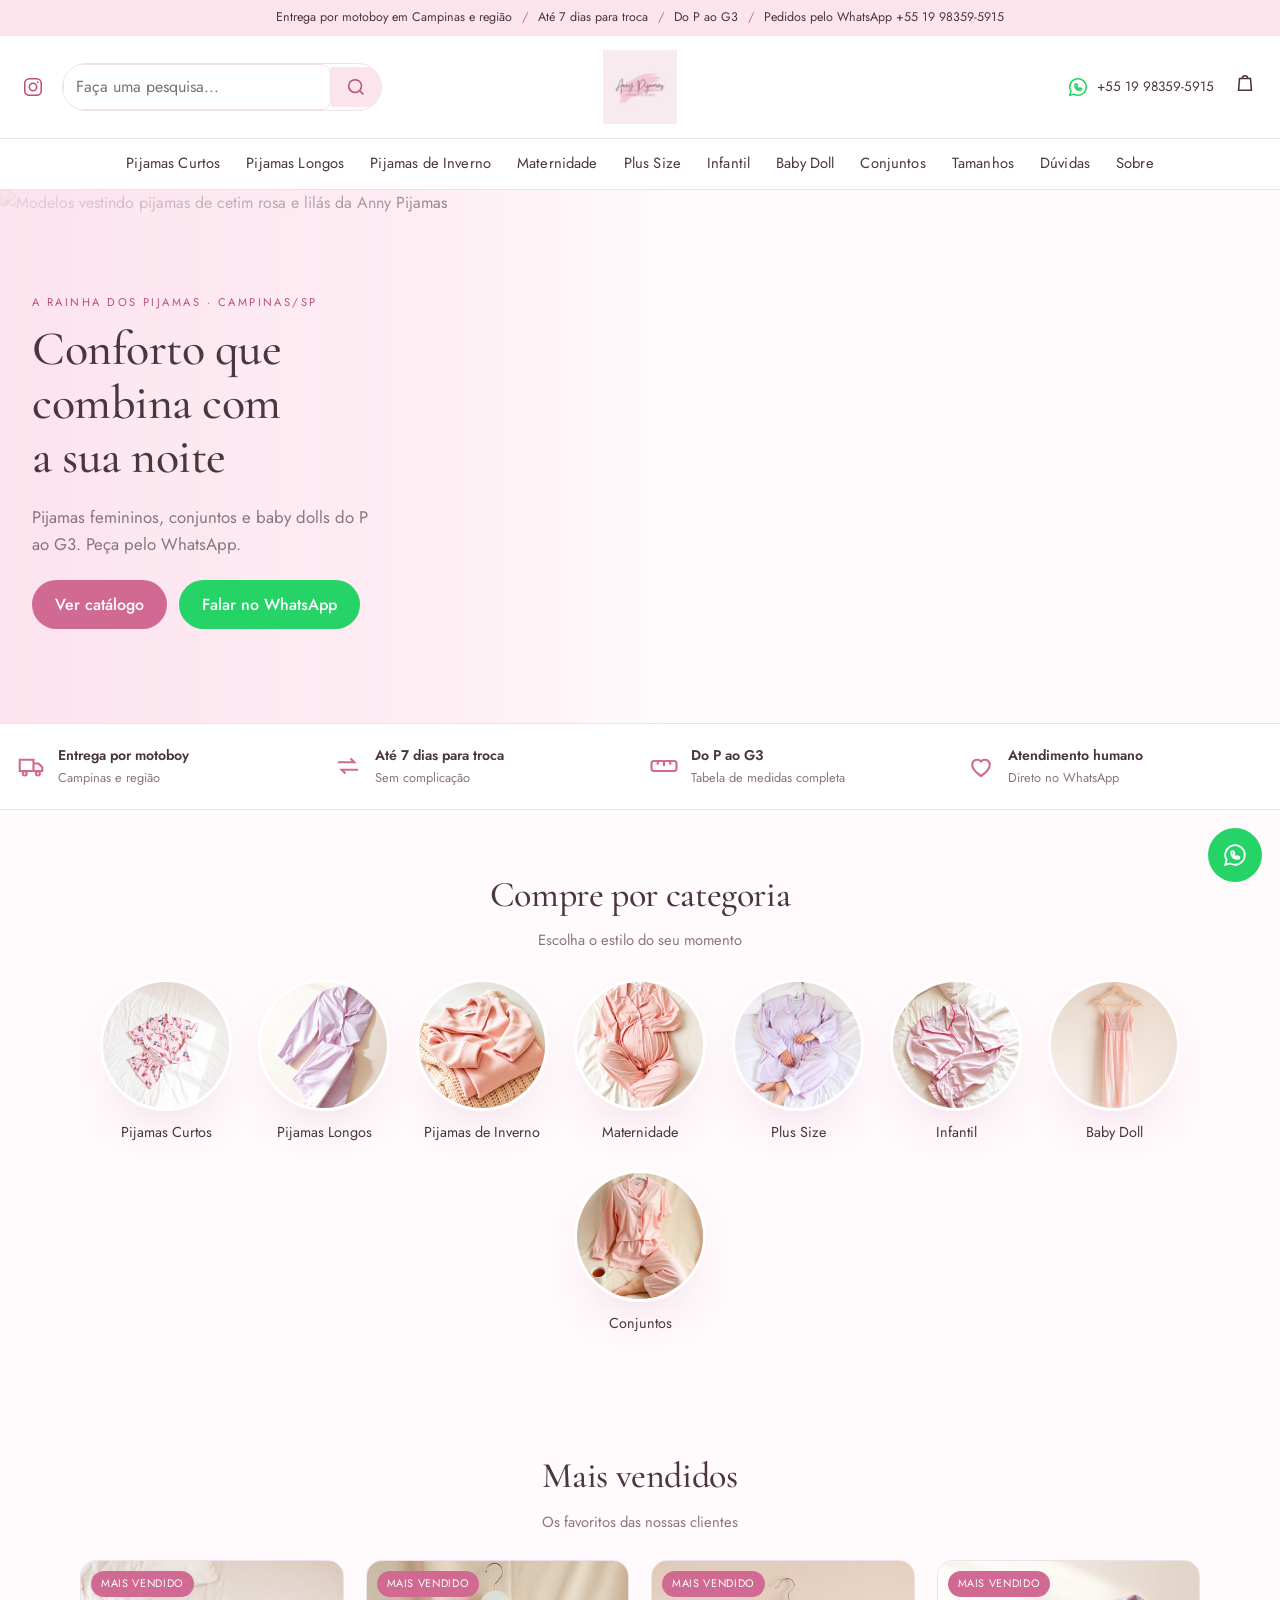
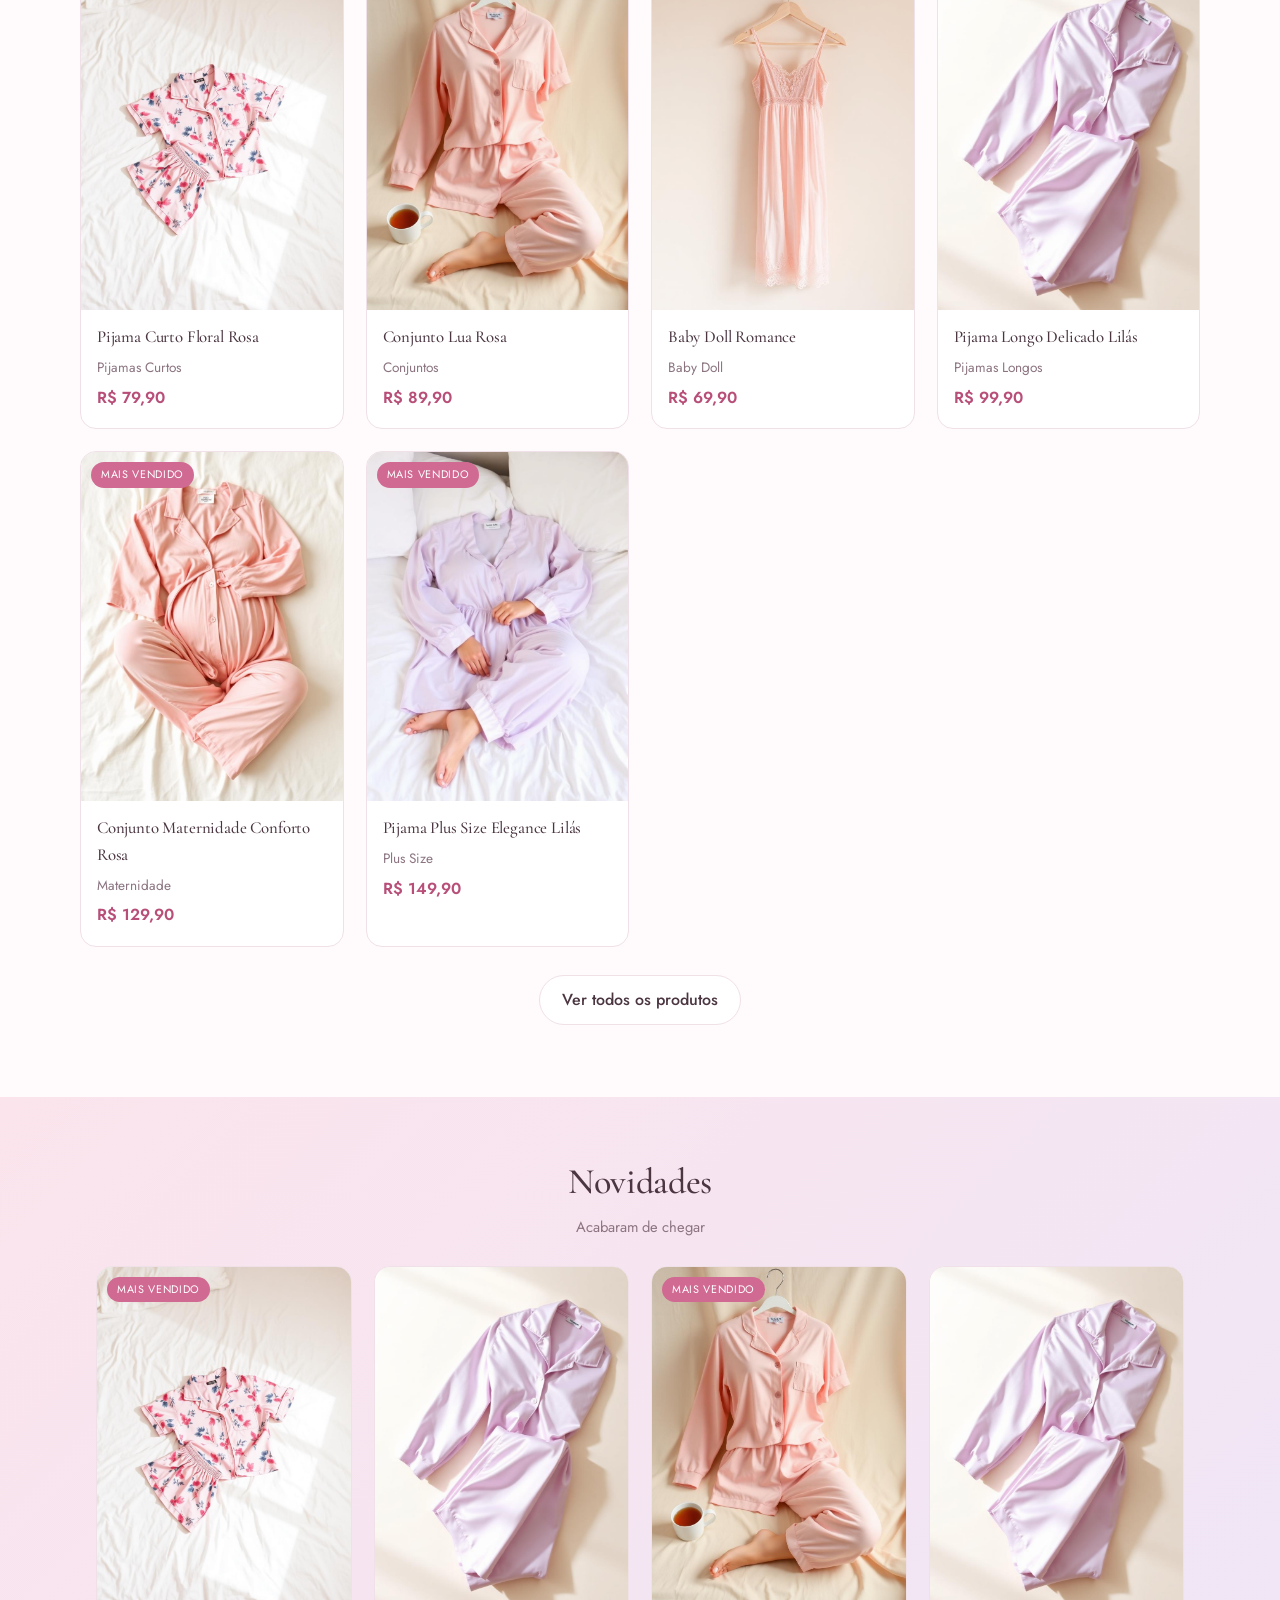
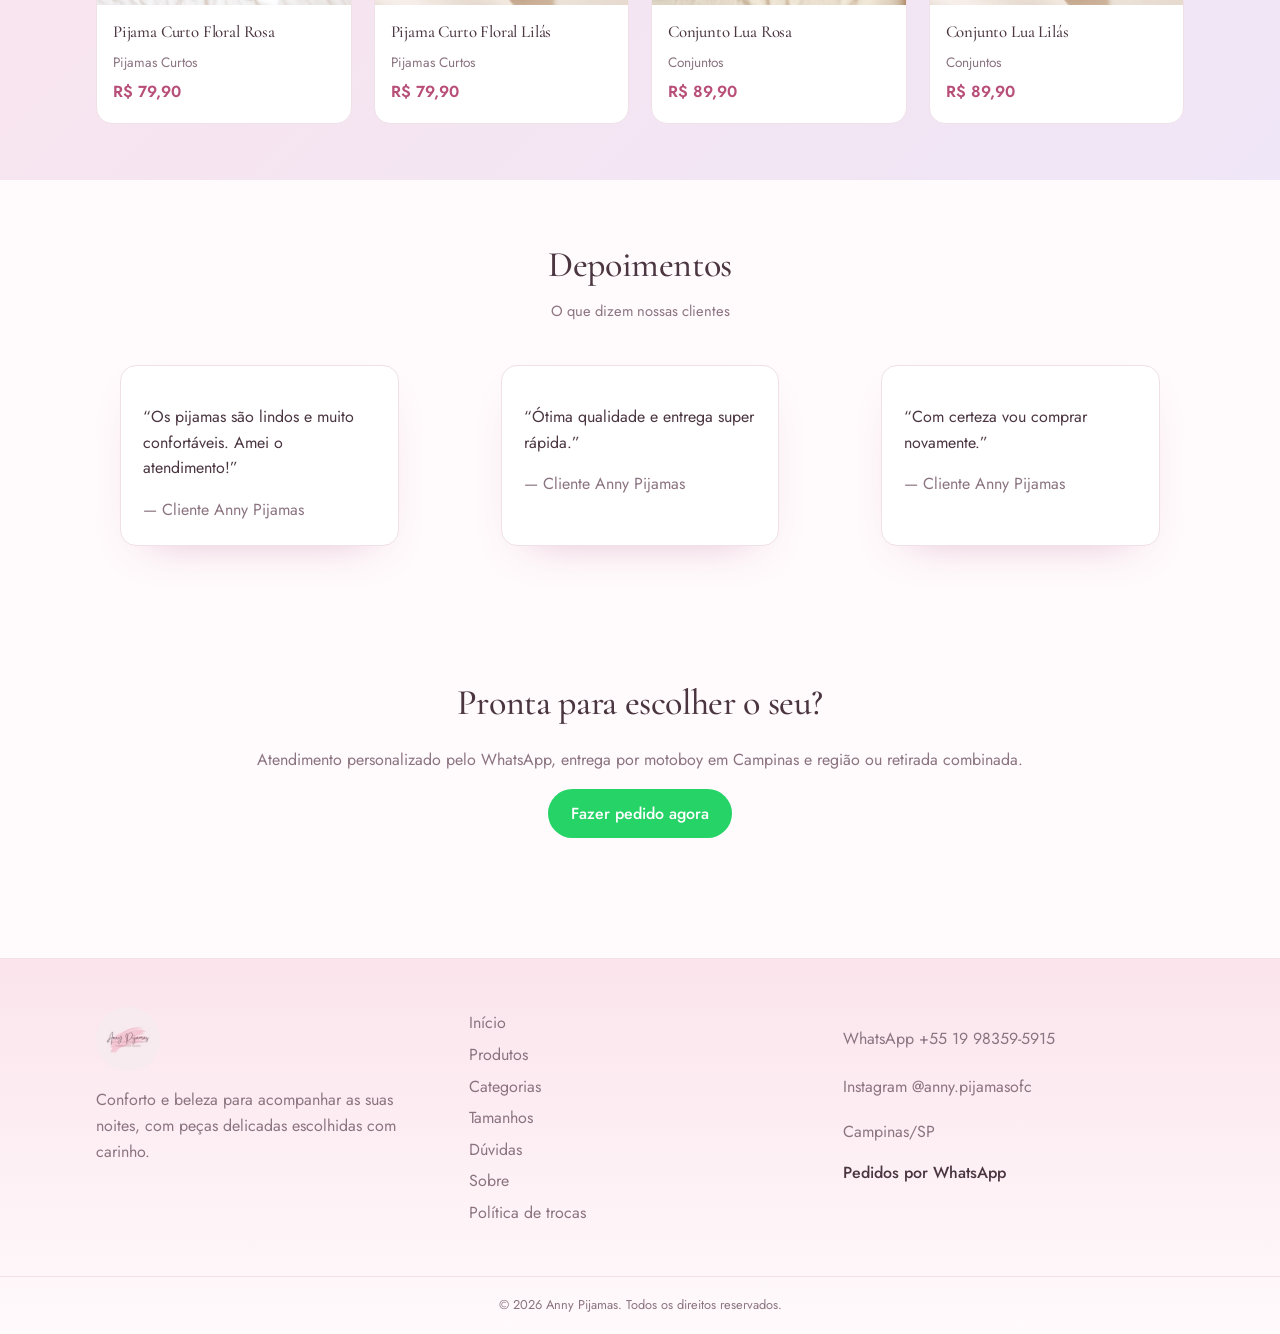
==== commit 794108fb: "Add files via upload" ====
--- a/index.html
+++ b/index.html
@@ -20,49 +20,44 @@
 <header id="site-header"></header>
 
 <section class="hero-full">
-  <img class="hero-bg" src="assets/hero-wide.jpg" alt="Modelo vestindo pijama de cetim rosa da Anny Pijamas" width="1920" height="1008">
+  <picture>
+    <source media="(max-width: 800px)" srcset="assets/hero-mobile.jpg">
+    <img class="hero-bg" src="assets/hero-desktop.jpg" alt="Modelos vestindo pijamas de cetim rosa e lilás da Anny Pijamas" width="1920" height="800" fetchpriority="high">
+  </picture>
   <div class="hero-overlay"></div>
-  <div class="container hero-content">
+  <div class="hero-content">
     <p class="eyebrow">A rainha dos pijamas · Campinas/SP</p>
-    <h1>Noites mais bonitas começam com o pijama certo</h1>
-    <p class="lead">Peças femininas, delicadas e confortáveis, escolhidas com carinho. Do P ao G3, com pedidos rápidos pelo WhatsApp.</p>
-    <div style="display:flex;gap:12px;flex-wrap:wrap;margin-top:24px">
+    <h1>Conforto que combina com a sua noite</h1>
+    <p class="lead">Pijamas femininos, conjuntos e baby dolls do P ao G3. Peça pelo WhatsApp.</p>
+    <div style="display:flex;gap:12px;flex-wrap:wrap;margin-top:22px">
       <a class="btn btn-primary" href="produtos.html">Ver catálogo</a>
       <a class="btn btn-whats" data-whats="Olá, Anny Pijamas! 💕 Gostaria de saber mais sobre os pijamas." href="#" target="_blank" rel="noopener">Falar no WhatsApp</a>
     </div>
   </div>
 </section>
 
+<section class="benefits"><div class="benefits-inner" id="home-benefits"></div></section>
 
-<section class="benefits">
-  <div class="benefits-inner">
-    <div class="benefit"><svg class="icon" viewBox="0 0 24 24" fill="none" stroke="currentColor" stroke-width="1.6"><path d="M3 7h11v9H3zM14 10h4l3 3v3h-7z"/><circle cx="7" cy="18" r="2"/><circle cx="17" cy="18" r="2"/></svg><div><strong>Entrega por motoboy</strong><span>Campinas e região</span></div></div>
-    <div class="benefit"><svg class="icon" viewBox="0 0 24 24" fill="none" stroke="currentColor" stroke-width="1.6"><path d="M21 12a9 9 0 1 1-3-6.7"/><path d="M21 4v5h-5"/></svg><div><strong>Trocas em 7 dias</strong><span>Simples e sem burocracia</span></div></div>
-    <div class="benefit"><svg class="icon" viewBox="0 0 24 24" fill="none" stroke="currentColor" stroke-width="1.6"><path d="M4 6h16v12H4z"/><path d="M8 10h8M8 14h5"/></svg><div><strong>Do P ao G3</strong><span>Modelagem para todos os corpos</span></div></div>
-    <div class="benefit"><svg class="icon" viewBox="0 0 24 24" fill="none" stroke="currentColor" stroke-width="1.6"><path d="M21 12a9 9 0 0 1-13.4 7.8L3 21l1.3-4.4A9 9 0 1 1 21 12Z"/></svg><div><strong>Pedido no WhatsApp</strong><span>Atendimento personalizado</span></div></div>
+<section class="section container">
+  <div class="section-title"><h2>Compre por categoria</h2><span>Escolha o estilo do seu momento</span></div>
+  <div class="circles" id="home-categories"></div>
+</section>
+
+<section class="section container">
+  <div class="section-title"><h2>Mais vendidos</h2><span>Os favoritos das nossas clientes</span></div>
+  <div class="grid grid-4" id="home-featured"></div>
+  <p class="center" style="margin-top:28px"><a class="btn btn-outline" href="produtos.html">Ver todos os produtos</a></p>
+</section>
+
+<section class="section soft">
+  <div class="container">
+    <div class="section-title"><h2>Novidades</h2><span>Acabaram de chegar</span></div>
+    <div class="grid grid-4" id="home-new"></div>
   </div>
 </section>
 
 <section class="section container">
-  <div class="section-title"><h2>Compre por categoria</h2><span>Escolha o estilo perfeito para as suas noites</span></div>
-  <div class="cat-strip" id="home-categories"></div>
-</section>
-
-<section class="section soft">
-  <div class="container">
-    <div class="section-title"><h2>Nossa seleção dos mais vendidos</h2><span>Os favoritos das nossas clientes</span></div>
-    <div class="grid grid-4" id="home-featured"></div>
-    <p class="center" style="margin-top:28px"><a class="btn btn-primary" href="produtos.html">Ver todos os produtos</a></p>
-  </div>
-</section>
-
-<section class="section container">
-  <div class="section-title"><h2>Novidades</h2><span>Chegou agora na Anny Pijamas</span></div>
-  <div class="grid grid-4" id="home-new"></div>
-</section>
-
-<section class="section container">
-  <div class="section-title"><h2>O que dizem nossas clientes</h2></div>
+  <div class="section-title"><h2>Depoimentos</h2><span>O que dizem nossas clientes</span></div>
   <div class="grid grid-3" id="home-reviews"></div>
 </section>
 
@@ -72,6 +67,7 @@
   <a class="btn btn-whats" data-whats="Olá, Anny Pijamas! 💕 Quero fazer um pedido." href="#" target="_blank" rel="noopener">Fazer pedido agora</a>
 </section>
 
+
 <footer id="site-footer"></footer>
 <script src="data.js"></script>
 <script src="app.js"></script>
--- a/styles.css
+++ b/styles.css
@@ -27,7 +27,7 @@
   line-height: 1.6;
 }
 h1, h2, h3, h4 { font-family: var(--font-display); font-weight: 500; letter-spacing: -0.01em; margin: 0 0 .4em; }
-h1 { font-size: clamp(2rem, 4vw, 3rem); }
+h1 { font-size: clamp(2rem, 4vw, 3rem); line-height: 1.12; }
 h2 { font-size: clamp(1.6rem, 3vw, 2.25rem); }
 a { color: inherit; text-decoration: none; }
 img { max-width: 100%; display: block; }
@@ -50,88 +50,93 @@
 .btn-whats:hover { filter: brightness(.93); }
 .btn:disabled { opacity: .5; cursor: not-allowed; }
 
-/* Cabeçalho estilo e-commerce */
-.header { position: sticky; top: 0; z-index: 50; background: #fff; box-shadow: 0 6px 22px -20px rgba(120,60,90,.9); }
-.topbar { background: var(--blush); color: var(--rose-deep); font-size: .78rem; }
-.topbar-inner { max-width: 1180px; margin: 0 auto; padding: 8px 16px; display: flex; flex-wrap: wrap;
-  justify-content: center; align-items: center; gap: 10px; letter-spacing: .02em; }
-.topbar i { opacity: .5; font-style: normal; }
-.header-main { max-width: 1180px; margin: 0 auto; padding: 14px 16px;
-  display: grid; grid-template-columns: 1fr auto 1fr; align-items: center; gap: 16px; }
-.hsearch { display: flex; align-items: center; border: 1px solid var(--border); border-radius: 999px;
-  background: #fff; padding: 4px 4px 4px 16px; max-width: 330px; width: 100%; }
-.hsearch input { border: 0; padding: 8px 0; flex: 1; background: transparent; font-size: .9rem; }
-.hsearch input:focus { outline: none; }
-.hsearch button { border: 0; background: var(--blush); color: var(--rose-deep); width: 36px; height: 36px;
-  border-radius: 50%; display: grid; place-items: center; cursor: pointer; }
-.hsearch button:hover { background: var(--rose); color: #fff; }
-.brand { justify-self: center; display: block; }
-.brand img { width: auto; height: 62px; object-fit: contain; border-radius: 0; }
-.header-actions { justify-self: end; display: flex; align-items: center; gap: 18px; }
-.header-whats { display: inline-flex; align-items: center; gap: 8px; font-size: .88rem; color: var(--fg); }
-.header-whats:hover { color: var(--rose-deep); }
-.cart-link { position: relative; padding: 6px; display: inline-flex; }
-.cart-badge { position: absolute; top: -2px; right: -4px; background: var(--rose); color: #fff;
-  border-radius: 999px; font-size: .66rem; min-width: 18px; height: 18px; display: grid; place-items: center; padding: 0 5px; }
-.mainnav { border-top: 1px solid var(--border); }
-.mainnav-inner { max-width: 1180px; margin: 0 auto; padding: 0 16px; display: flex; flex-wrap: wrap;
+/* Cabeçalho estilo loja */
+.header { position: sticky; top: 0; z-index: 50; background: #fff; border-bottom: 1px solid var(--border); }
+.topbar { background: var(--blush); color: var(--fg); font-size: .78rem; }
+.topbar-inner { max-width: 1280px; margin: 0 auto; padding: 8px 16px; display: flex; flex-wrap: wrap;
+  align-items: center; justify-content: center; gap: 10px; }
+.topbar i { color: var(--rose); font-style: normal; }
+.header-main { max-width: 1280px; margin: 0 auto; padding: 14px 16px; display: grid;
+  grid-template-columns: 1fr auto 1fr; align-items: center; gap: 16px; }
+.header-side { display: flex; align-items: center; gap: 12px; }
+.header-side.right { justify-content: flex-end; }
+.ico { display: grid; place-items: center; width: 34px; height: 34px; border-radius: 50%; color: var(--rose-deep); }
+.ico:hover { background: var(--blush); }
+.searchbox { display: flex; align-items: center; flex: 1; max-width: 320px; border: 1px solid var(--border);
+  border-radius: 999px; background: #fff; overflow: hidden; }
+.searchbox input { border: 0; padding: 9px 14px; flex: 1; min-width: 0; background: transparent; }
+.searchbox input:focus { outline: none; }
+.searchbox button { border: 0; background: var(--blush); color: var(--rose-deep); padding: 9px 14px; cursor: pointer; display: grid; place-items: center; }
+.brand { display: block; }
+.brand img { width: 150px; height: 74px; object-fit: contain; }
+.whats-top { display: inline-flex; align-items: center; gap: 8px; font-size: .85rem; color: var(--fg); }
+.whats-top .icon { color: #25d366; }
+.whats-top:hover { color: var(--rose-deep); }
+.cart-link { position: relative; padding: 8px; }
+.cart-badge { position: absolute; top: 0; right: 0; background: var(--rose); color: #fff;
+  border-radius: 999px; font-size: .68rem; min-width: 18px; height: 18px; display: grid; place-items: center; padding: 0 5px; }
+.menu-toggle { display: none; background: none; border: 0; font-size: 1.5rem; cursor: pointer; color: var(--fg); }
+.catnav { border-top: 1px solid var(--border); }
+.catnav-inner { max-width: 1280px; margin: 0 auto; padding: 0 16px; display: flex; flex-wrap: wrap;
   justify-content: center; gap: 26px; }
-.mainnav a { display: inline-block; padding: 13px 0; font-size: .9rem; letter-spacing: .03em;
-  border-bottom: 2px solid transparent; }
-.mainnav a:hover, .mainnav a.active { color: var(--rose-deep); border-bottom-color: var(--rose); }
-.menu-toggle { display: none; background: none; border: 0; font-size: 1.5rem; cursor: pointer; color: var(--fg); }
+.catnav a { display: block; padding: 13px 0; font-size: .92rem; letter-spacing: .01em; position: relative; }
+.catnav a:hover, .catnav a.active { color: var(--rose-deep); }
+.catnav a::after { content: ""; position: absolute; left: 0; right: 0; bottom: 6px; height: 2px; background: var(--rose);
+  transform: scaleX(0); transition: transform .25s; }
+.catnav a:hover::after { transform: scaleX(1); }
 @media (max-width: 900px) {
-  .header-main { grid-template-columns: auto 1fr auto; gap: 10px; }
+  .topbar-inner span:nth-child(n+5), .topbar-inner i:nth-child(n+4) { display: none; }
+  .header-main { grid-template-columns: 1fr auto 1fr; padding: 10px 12px; }
+  .searchbox, .whats-top span { display: none; }
+  .brand img { width: 116px; }
   .menu-toggle { display: block; }
-  .hsearch { display: none; }
-  .brand img { height: 48px; }
-  .header-whats span { display: none; }
-  .mainnav-inner { display: none; flex-direction: column; align-items: flex-start; gap: 0; padding: 8px 16px 14px; }
-  .mainnav.open .mainnav-inner { display: flex; }
-  .mainnav a { width: 100%; padding: 11px 0; border-bottom: 1px solid var(--border); }
-}
-
-/* Barra de vantagens */
-.benefits { background: #fff; border-bottom: 1px solid var(--border); }
-.benefits-inner { max-width: 1180px; margin: 0 auto; padding: 22px 16px; display: grid;
-  grid-template-columns: repeat(4, 1fr); gap: 18px; }
-.benefit { display: flex; gap: 12px; align-items: center; }
-.benefit .icon { width: 30px; height: 30px; color: var(--rose); flex: none; }
-.benefit strong { display: block; font-size: .92rem; font-weight: 600; }
-.benefit span { font-size: .8rem; color: var(--muted); }
-@media (max-width: 860px) { .benefits-inner { grid-template-columns: repeat(2, 1fr); } }
-
-/* Vitrine de categorias (círculos) */
-.cat-strip { display: grid; grid-template-columns: repeat(8, 1fr); gap: 16px; }
-.cat-tile { text-align: center; display: block; }
-.cat-thumb { display: block; aspect-ratio: 1; border-radius: 50%; overflow: hidden;
-  border: 3px solid var(--blush); transition: .3s; }
-.cat-thumb img { width: 100%; height: 100%; object-fit: cover; }
-.cat-tile:hover .cat-thumb { border-color: var(--rose); transform: translateY(-4px); }
-.cat-tile strong { display: block; margin-top: 10px; font-size: .85rem; font-weight: 500; }
-@media (max-width: 980px) { .cat-strip { grid-template-columns: repeat(4, 1fr); } }
-@media (max-width: 520px) { .cat-strip { grid-template-columns: repeat(3, 1fr); gap: 12px; } }
-
-/* Títulos de seção */
-.section-title { text-align: center; margin-bottom: 28px; }
-.section-title h2 { margin-bottom: 6px; }
-.section-title span { color: var(--muted); font-size: .92rem; }
-
-/* Hero full-bleed */
-.hero-full { position: relative; width: 100%; min-height: 66vh; display: flex; align-items: center; overflow: hidden; }
-.hero-bg { position: absolute; inset: 0; width: 100%; height: 100%; object-fit: cover; object-position: 70% center; }
-.hero-overlay { position: absolute; inset: 0; background: linear-gradient(90deg, rgba(255,241,246,.92) 0%, rgba(255,241,246,.65) 34%, rgba(255,241,246,.05) 58%, rgba(255,241,246,0) 100%); }
-.hero-content { position: relative; z-index: 2; padding-block: 56px; max-width: 1180px; }
-.hero-content h1 { max-width: 15ch; }
-.hero-content p.lead { font-size: 1.05rem; color: var(--muted); max-width: 42ch; }
+  .catnav { display: none; }
+  .catnav.open { display: block; }
+  .catnav-inner { flex-direction: column; align-items: flex-start; gap: 0; padding-bottom: 10px; }
+  .catnav a { padding: 10px 0; width: 100%; border-bottom: 1px solid var(--border); }
+}
+
+/* Banner full-bleed */
+.hero-full { position: relative; width: 100%; aspect-ratio: 2.4 / 1; max-height: 800px; display: flex; align-items: center; overflow: hidden; }
+.hero-full picture { position: absolute; inset: 0; }
+.hero-bg { position: absolute; inset: 0; width: 100%; height: 100%; object-fit: cover; object-position: center; }
+.hero-overlay { position: absolute; inset: 0; background: linear-gradient(90deg, rgba(252,225,236,.9) 0%, rgba(252,225,236,.55) 30%, rgba(252,225,236,0) 52%); }
+.hero-content { position: relative; z-index: 2; width: 100%; max-width: 1280px; margin: 0 auto; padding: 0 32px; }
+.hero-content h1 { max-width: 12ch; }
+.hero-content p.lead { font-size: 1.05rem; color: var(--muted); max-width: 34ch; }
 .eyebrow { text-transform: uppercase; letter-spacing: .22em; font-size: .7rem; color: var(--rose-deep); }
 @media (max-width: 800px) {
-  .hero-full { min-height: 62vh; align-items: flex-end; }
-  .hero-bg { object-position: 88% top; }
-  .hero-overlay { background: linear-gradient(180deg, rgba(255,241,246,.35) 0%, rgba(255,241,246,.8) 45%, rgba(255,241,246,.97) 75%); }
-  .hero-content { padding-block: 40px 56px; }
-  .hero-content h1 { max-width: none; }
-}
+  .hero-full { aspect-ratio: 1080 / 1350; max-height: none; align-items: flex-end; }
+  .hero-bg { object-position: center top; }
+  .hero-overlay { background: linear-gradient(180deg, rgba(252,225,236,0) 40%, rgba(252,225,236,.85) 62%, rgba(252,225,236,.97) 78%); }
+  .hero-content { padding: 0 20px 34px; }
+  .hero-content h1, .hero-content p.lead { max-width: none; }
+}
+
+/* Faixa de vantagens */
+.benefits { background: #fff; border-block: 1px solid var(--border); }
+.benefits-inner { max-width: 1280px; margin: 0 auto; padding: 20px 16px; display: grid;
+  grid-template-columns: repeat(4, 1fr); gap: 18px; }
+.benefit { display: flex; align-items: center; gap: 12px; font-size: .88rem; }
+.benefit .icon { width: 30px; height: 30px; color: var(--rose); flex: none; }
+.benefit strong { display: block; font-weight: 600; }
+.benefit span { color: var(--muted); font-size: .8rem; }
+@media (max-width: 900px) { .benefits-inner { grid-template-columns: repeat(2, 1fr); } }
+
+/* Categorias em círculos */
+.circles { display: flex; flex-wrap: wrap; justify-content: center; gap: 26px; }
+.circle-tile { width: 132px; text-align: center; font-size: .9rem; }
+.circle-img { display: block; width: 132px; height: 132px; border-radius: 50%; overflow: hidden;
+  border: 3px solid #fff; box-shadow: var(--shadow-card); margin-bottom: 10px; }
+.circle-img img { width: 100%; height: 100%; object-fit: cover; transition: transform .5s ease; }
+.circle-tile:hover .circle-img img { transform: scale(1.08); }
+.circle-tile:hover { color: var(--rose-deep); }
+@media (max-width: 600px) { .circle-tile, .circle-img { width: 104px; } .circle-img { height: 104px; } .circles { gap: 16px; } }
+
+/* Título de seção */
+.section-title { text-align: center; margin-bottom: 26px; }
+.section-title h2 { margin-bottom: 4px; }
+.section-title span { color: var(--muted); font-size: .92rem; }
 
 
 .veil { background: linear-gradient(180deg, var(--blush), transparent); }
@@ -232,5 +237,3 @@
 [hidden] { display: none !important; }
 .icon { width: 22px; height: 22px; stroke: currentColor; fill: none; stroke-width: 1.7; }
 .fab .icon { width: 26px; height: 26px; }
-
-@media (max-width: 700px){ .topbar { font-size: .68rem; } .topbar-inner { gap: 6px; padding: 6px 12px; } }
